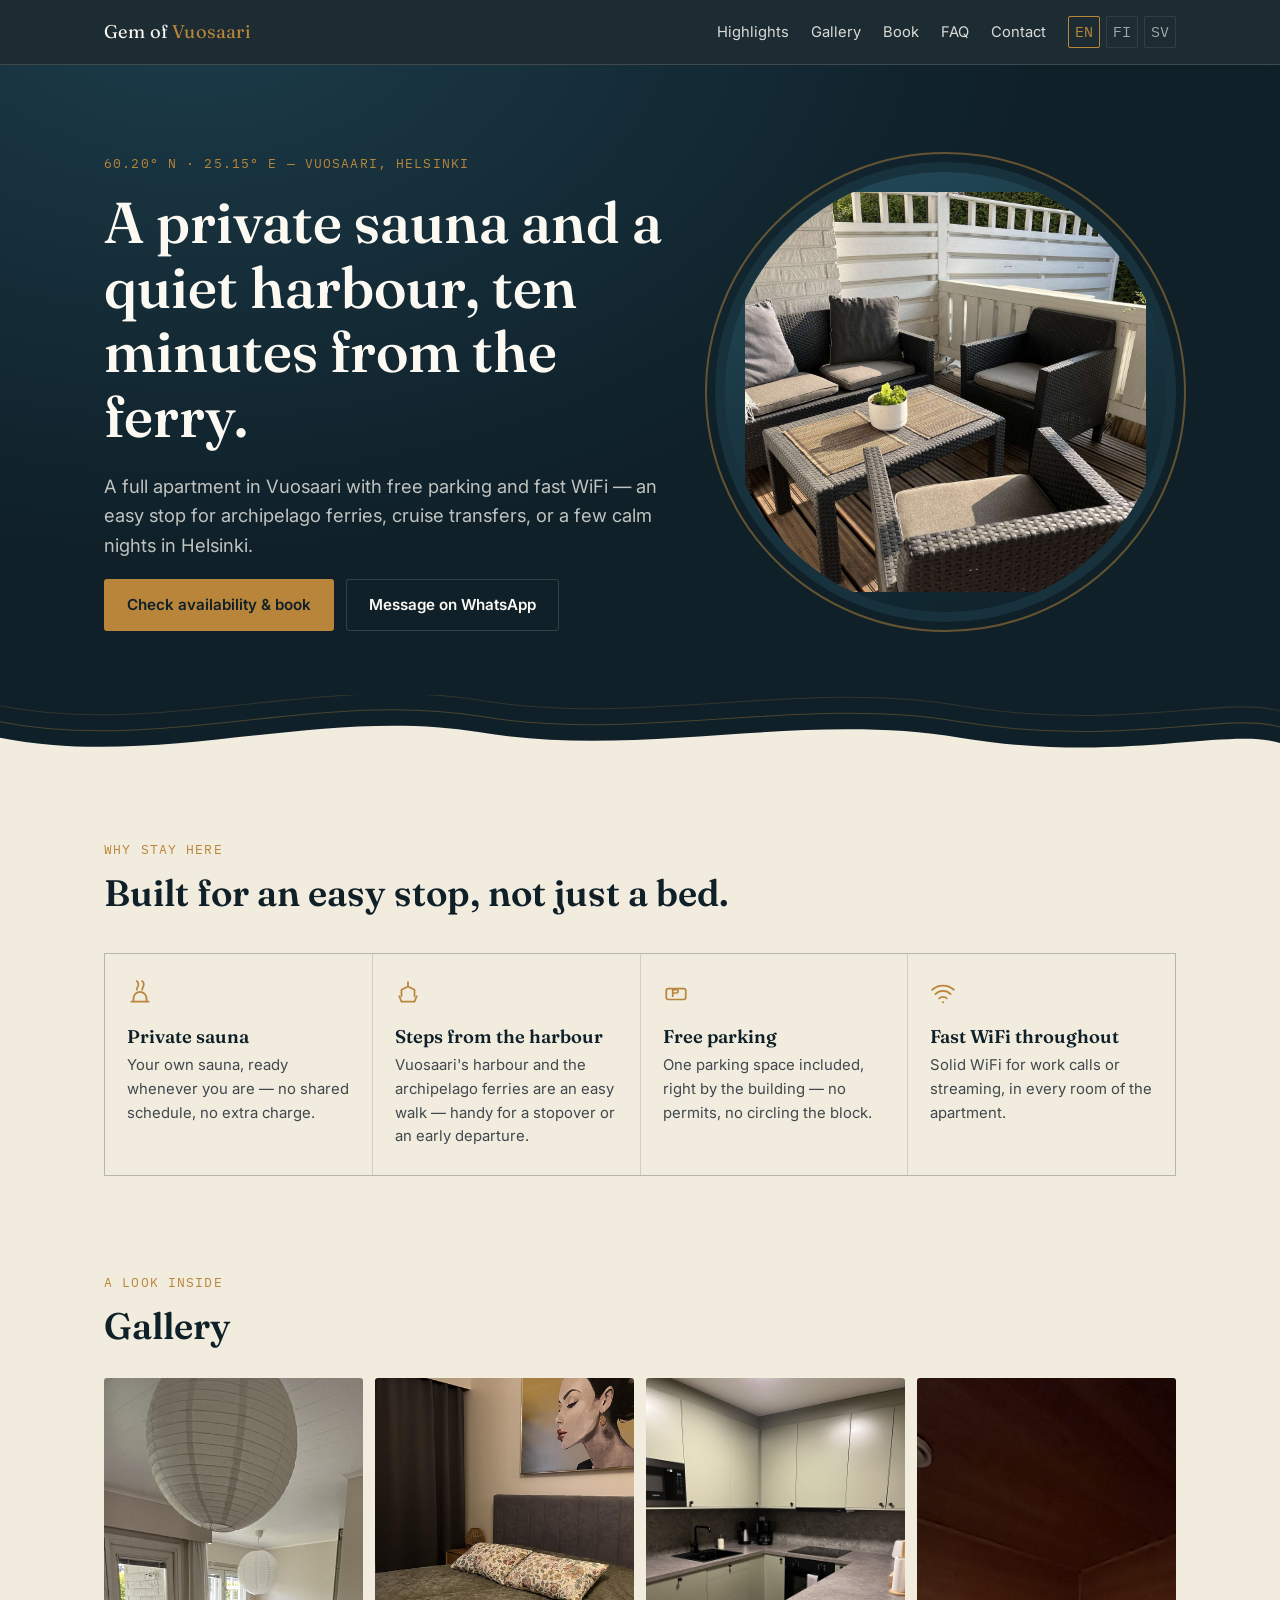
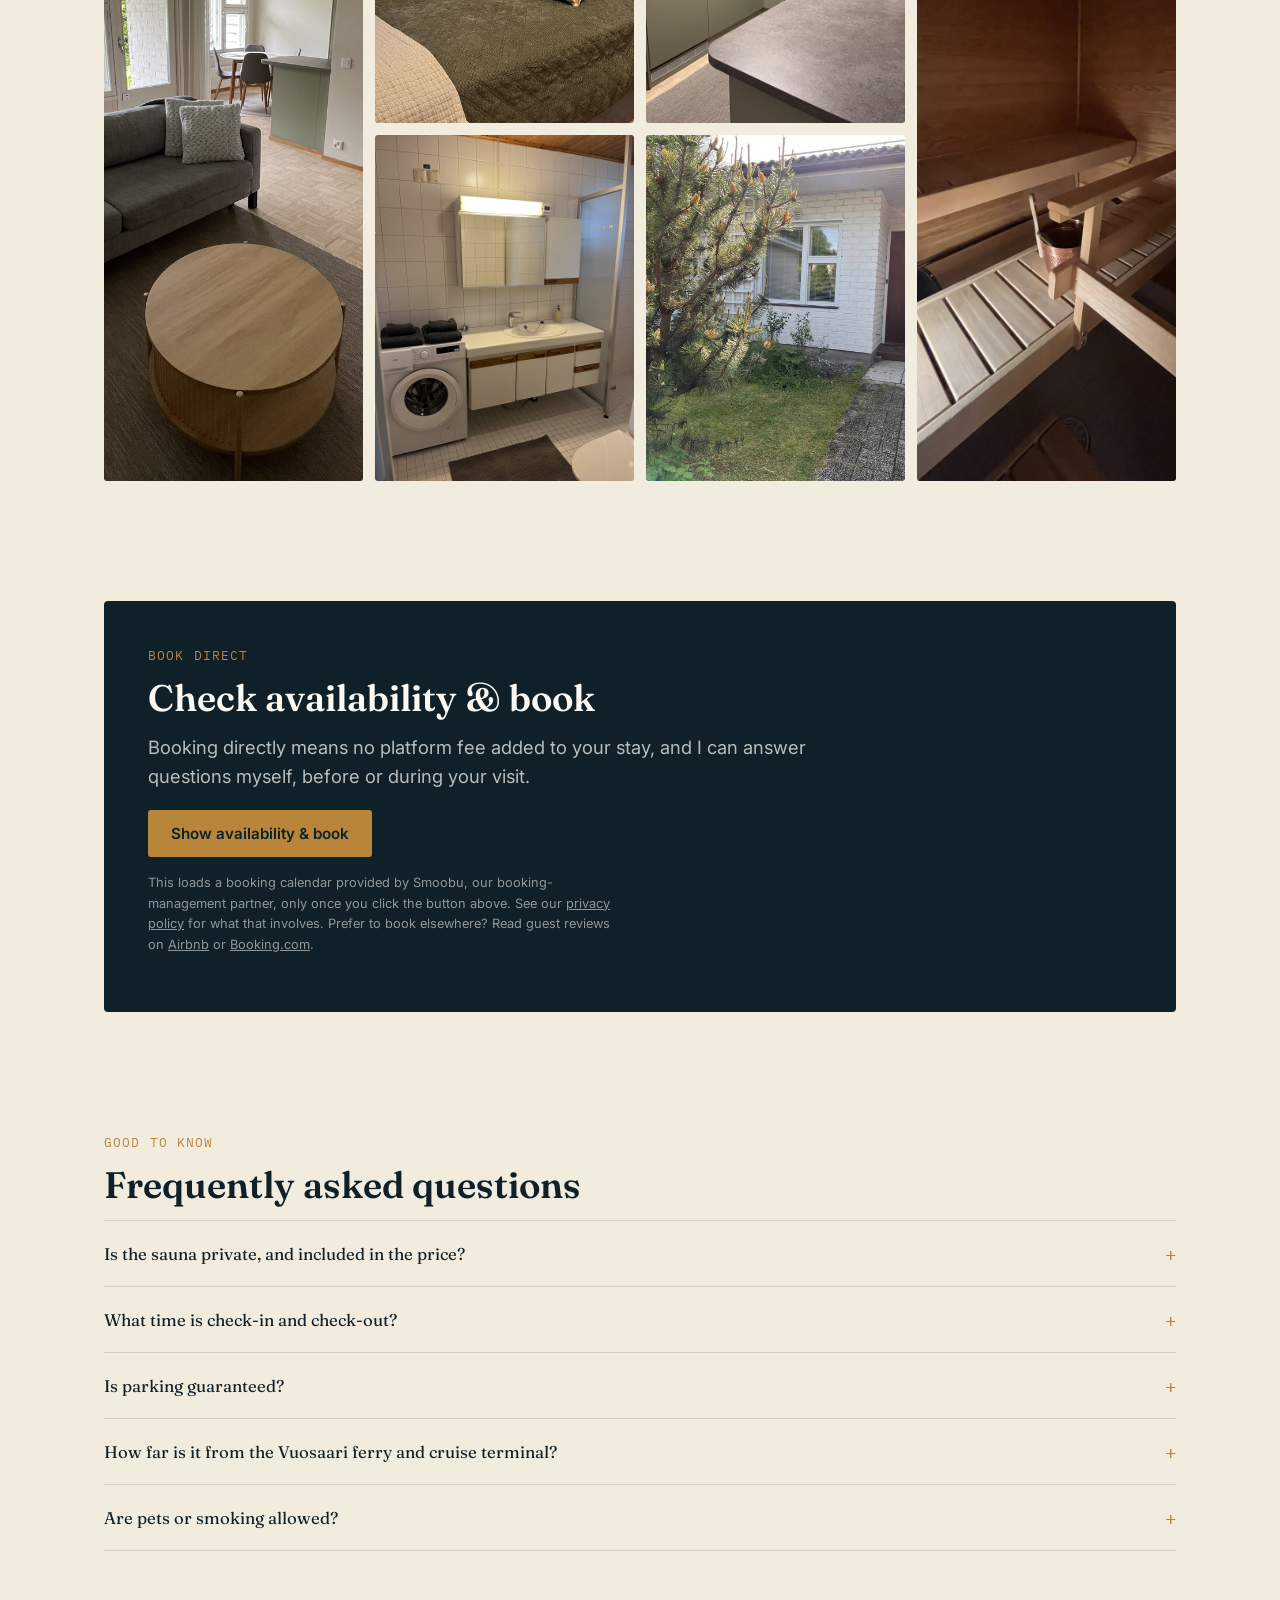
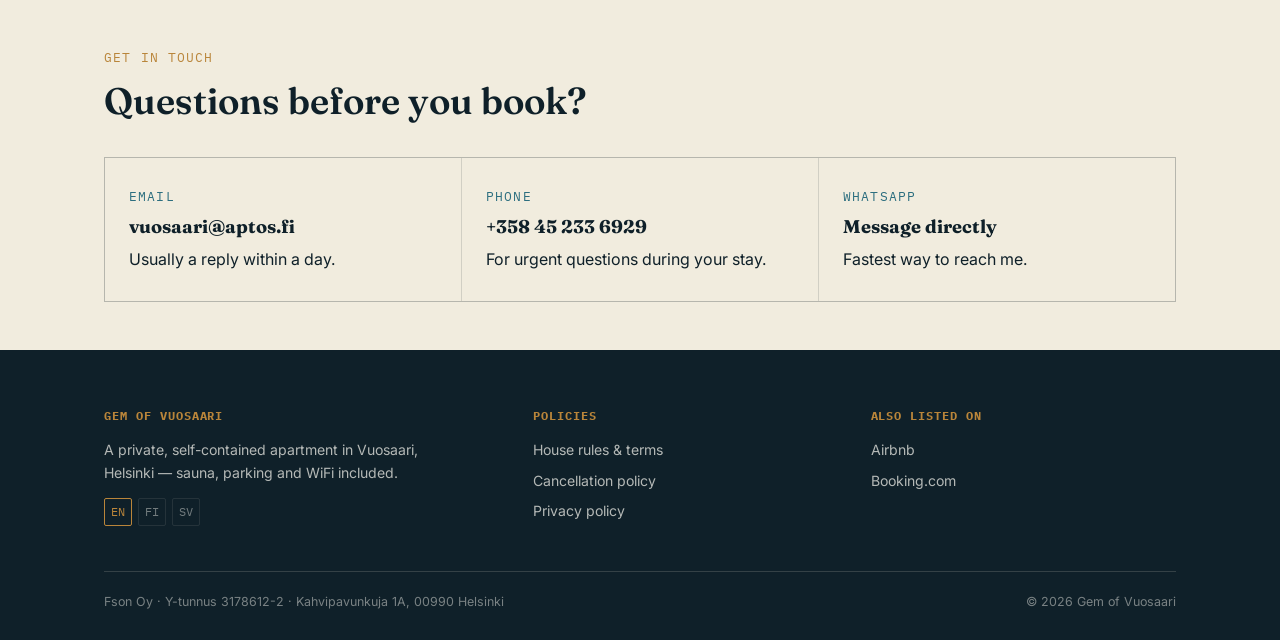
==== en/index.html @ bf43a3d9 "Add files via upload" ====
<!DOCTYPE html>
<html lang="en">
<head>
<meta charset="UTF-8">
<meta name="viewport" content="width=device-width, initial-scale=1.0">
<title>Gem of Vuosaari — Private Sauna, Free Parking &amp; WiFi | Helsinki</title>
<meta name="description" content="A full apartment in Vuosaari, Helsinki with a private sauna, free parking and fast WiFi — a short walk from the harbour and archipelago ferries. Book direct, no platform fees.">
<link rel="canonical" href="https://gemofvuosaari.aptos.fi/en/">
<link rel="alternate" hreflang="en" href="https://gemofvuosaari.aptos.fi/en/">
<link rel="alternate" hreflang="fi" href="https://gemofvuosaari.aptos.fi/fi/">
<link rel="alternate" hreflang="sv" href="https://gemofvuosaari.aptos.fi/sv/">
<link rel="alternate" hreflang="x-default" href="https://gemofvuosaari.aptos.fi/en/">
<meta property="og:title" content="Gem of Vuosaari — Private Sauna, Free Parking &amp; WiFi">
<meta property="og:description" content="A full apartment in Vuosaari, Helsinki, a short walk from the harbour and archipelago ferries. Book direct.">
<meta property="og:type" content="website">
<meta property="og:locale" content="en_GB">
<link rel="preconnect" href="https://fonts.googleapis.com">
<link rel="preconnect" href="https://fonts.gstatic.com" crossorigin>
<link href="https://fonts.googleapis.com/css2?family=Fraunces:ital,opsz,wght@0,9..144,500;0,9..144,600;1,9..144,500&family=Inter:wght@400;500;600&family=IBM+Plex+Mono:wght@400;500&display=swap" rel="stylesheet">
<link rel="stylesheet" href="../assets/css/style.css">
<script type="application/ld+json">
{
  "@context": "https://schema.org",
  "@type": "LodgingBusiness",
  "name": "Gem of Vuosaari",
  "description": "Apartment with private sauna, free parking and WiFi in Vuosaari, Helsinki.",
  "url": "https://gemofvuosaari.aptos.fi/en/",
  "telephone": "+358-45-233-6929",
  "priceRange": "€€",
  "address": {
    "@type": "PostalAddress",
    "streetAddress": "Kahvipavunkuja 1A",
    "addressLocality": "Vuosaari, Helsinki",
    "postalCode": "00990",
    "addressCountry": "FI"
  },
  "geo": { "@type": "GeoCoordinates", "latitude": 60.2077, "longitude": 25.1479 },
  "amenityFeature": [
    { "@type": "LocationFeatureSpecification", "name": "Private sauna", "value": true },
    { "@type": "LocationFeatureSpecification", "name": "Free parking", "value": true },
    { "@type": "LocationFeatureSpecification", "name": "WiFi", "value": true }
  ]
}
</script>
</head>
<body>

<header class="site-header">
  <div class="wrap">
    <a class="brand" href="#top">Gem of <em>Vuosaari</em></a>
    <nav aria-label="Primary">
      <ul class="nav-links">
        <li><a href="#highlights">Highlights</a></li>
        <li><a href="#gallery">Gallery</a></li>
        <li><a href="#book">Book</a></li>
        <li><a href="#faq">FAQ</a></li>
        <li><a href="#contact">Contact</a></li>
        <li class="lang-switch">
          <a href="../en/" aria-current="true">EN</a>
          <a href="../fi/">FI</a>
          <a href="../sv/">SV</a>
        </li>
      </ul>
    </nav>
    <button class="nav-toggle" aria-expanded="false" aria-label="Toggle menu">Menu</button>
  </div>
</header>

<main id="top">

  <!-- ============ HERO ============ -->
  <section class="hero">
    <div class="wrap">
      <div class="hero-grid">
        <div>
          <p class="eyebrow hero-coords">60.20° N · 25.15° E — Vuosaari, Helsinki</p>
          <h1>A private sauna and a quiet harbour, ten minutes from the ferry.</h1>
          <p class="lede">A full apartment in Vuosaari with free parking and fast WiFi — an easy stop for archipelago ferries, cruise transfers, or a few calm nights in Helsinki.</p>
          <div class="btn-row">
            <a href="#book" class="btn btn-primary">Check availability &amp; book</a>
            <a href="https://wa.me/358452336929" class="btn btn-ghost" target="_blank" rel="noopener">Message on WhatsApp</a>
          </div>
        </div>
        <div class="porthole">
          <img class="porthole-photo" src="../assets/img/hero-balcony.jpg" alt="Private balcony seating area at Gem of Vuosaari">
        </div>
      </div>
    </div>
    <svg class="contour-divider" viewBox="0 0 1200 90" preserveAspectRatio="none" aria-hidden="true">
      <path d="M0,40 C150,70 300,10 450,35 C600,60 750,15 900,40 C1050,65 1150,30 1200,45 L1200,90 L0,90 Z" fill="#F1ECDE"/>
      <path d="M0,25 C150,55 300,-5 450,20 C600,45 750,0 900,25 C1050,50 1150,15 1200,30" fill="none" stroke="#B9853A" stroke-width="1" opacity="0.35"/>
      <path d="M0,10 C150,40 300,-20 450,5 C600,30 750,-15 900,10 C1050,35 1150,0 1200,15" fill="none" stroke="#B9853A" stroke-width="1" opacity="0.2"/>
    </svg>
  </section>

  <!-- ============ HIGHLIGHTS ============ -->
  <section class="section section-tight" id="highlights">
    <div class="wrap">
      <p class="eyebrow">Why stay here</p>
      <h2>Built for an easy stop, not just a bed.</h2>
      <div class="highlights-grid">
        <div class="highlight-card">
          <div class="icon"><svg width="26" height="26" viewBox="0 0 24 24" fill="none" stroke="currentColor" stroke-width="1.6"><path d="M4 20h16M6 20v-3a6 6 0 0 1 12 0v3M9 9c0-2 1.5-3 1.5-5S9 1 9 1M14 9c0-2 1.5-3 1.5-5S14 1 14 1" stroke-linecap="round"/></svg></div>
          <h3>Private sauna</h3>
          <p>Your own sauna, ready whenever you are — no shared schedule, no extra charge.</p>
        </div>
        <div class="highlight-card">
          <div class="icon"><svg width="26" height="26" viewBox="0 0 24 24" fill="none" stroke="currentColor" stroke-width="1.6"><path d="M4 15l2 5h12l2-5M6 15V9l6-3 6 3v6M12 2v4" stroke-linecap="round" stroke-linejoin="round"/></svg></div>
          <h3>Steps from the harbour</h3>
          <p>Vuosaari's harbour and the archipelago ferries are an easy walk — handy for a stopover or an early departure.</p>
        </div>
        <div class="highlight-card">
          <div class="icon"><svg width="26" height="26" viewBox="0 0 24 24" fill="none" stroke="currentColor" stroke-width="1.6"><rect x="3" y="8" width="18" height="10" rx="2"/><path d="M9 12h3.5a1.5 1.5 0 0 0 0-3H9v6" stroke-linecap="round"/></svg></div>
          <h3>Free parking</h3>
          <p>One parking space included, right by the building — no permits, no circling the block.</p>
        </div>
        <div class="highlight-card">
          <div class="icon"><svg width="26" height="26" viewBox="0 0 24 24" fill="none" stroke="currentColor" stroke-width="1.6"><path d="M2 9a15 15 0 0 1 20 0M5 13a10 10 0 0 1 14 0M8.5 17a5 5 0 0 1 7 0" stroke-linecap="round"/><circle cx="12" cy="20.5" r="1" fill="currentColor" stroke="none"/></svg></div>
          <h3>Fast WiFi throughout</h3>
          <p>Solid WiFi for work calls or streaming, in every room of the apartment.</p>
        </div>
      </div>
    </div>
  </section>

  <!-- ============ GALLERY ============ -->
  <section class="section section-tight" id="gallery">
    <div class="wrap">
      <p class="eyebrow">A look inside</p>
      <h2>Gallery</h2>
      <div class="gallery-grid">
        <img class="gallery-photo g-tall" src="../assets/img/gallery-living-room.jpg" alt="Living room with sofa and dining area">
        <img class="gallery-photo" src="../assets/img/gallery-bedroom.jpg" alt="Bedroom with double bed">
        <img class="gallery-photo" src="../assets/img/gallery-kitchen.jpg" alt="Fully equipped kitchen">
        <img class="gallery-photo g-tall" src="../assets/img/gallery-sauna.jpg" alt="Private sauna">
        <img class="gallery-photo" src="../assets/img/gallery-bathroom.jpg" alt="Bathroom with shower and washing machine">
        <img class="gallery-photo" src="../assets/img/gallery-exterior.jpg" alt="Building entrance with garden view">
      </div>
    </div>
  </section>

  <!-- ============ BOOKING ============ -->
  <section class="section" id="book">
    <div class="wrap">
      <div class="booking-panel">
        <p class="eyebrow">Book direct</p>
        <h2>Check availability &amp; book</h2>
        <p class="lede">Booking directly means no platform fee added to your stay, and I can answer questions myself, before or during your visit.</p>
        <button id="load-booking-widget" class="btn btn-primary">Show availability &amp; book</button>
        <div id="booking-widget-mount" hidden></div>
        <p class="booking-note">This loads a booking calendar provided by Smoobu, our booking-management partner, only once you click the button above. See our <a href="privacy.html" style="color:inherit;text-decoration:underline;">privacy policy</a> for what that involves. Prefer to book elsewhere? Read guest reviews on <a href="https://www.airbnb.co.uk/h/gemofvuosaari" style="color:inherit;text-decoration:underline;" target="_blank" rel="noopener">Airbnb</a> or <a href="https://www.booking.com/hotel/fi/gem-of-vuosaari-private-sauna-free-parking-and-wifi.en-gb.html" style="color:inherit;text-decoration:underline;" target="_blank" rel="noopener">Booking.com</a>.</p>
      </div>
    </div>
  </section>

  <!-- ============ FAQ ============ -->
  <section class="section section-tight" id="faq">
    <div class="wrap">
      <p class="eyebrow">Good to know</p>
      <h2>Frequently asked questions</h2>

      <div class="faq-item" data-open="false">
        <button class="faq-q" aria-expanded="false">Is the sauna private, and included in the price?<span class="plus">+</span></button>
        <div class="faq-a"><p>Yes — the sauna belongs to the apartment. It's yours for the whole stay, at no extra charge.</p></div>
      </div>
      <div class="faq-item" data-open="false">
        <button class="faq-q" aria-expanded="false">What time is check-in and check-out?<span class="plus">+</span></button>
        <div class="faq-a"><p>Check-in is from 15:00, check-out by 11:00. Self check-in is available — full instructions are sent before arrival.</p></div>
      </div>
      <div class="faq-item" data-open="false">
        <button class="faq-q" aria-expanded="false">Is parking guaranteed?<span class="plus">+</span></button>
        <div class="faq-a"><p>Yes, one space is reserved for guests for the length of your stay.</p></div>
      </div>
      <div class="faq-item" data-open="false">
        <button class="faq-q" aria-expanded="false">How far is it from the Vuosaari ferry and cruise terminal?<span class="plus">+</span></button>
        <div class="faq-a"><p>About a <span class="placeholder">10–15 minute</span> walk to the harbour — a good option if you're passing through on an archipelago ferry or cruise stopover.</p></div>
      </div>
      <div class="faq-item" data-open="false">
        <button class="faq-q" aria-expanded="false">Are pets or smoking allowed?<span class="plus">+</span></button>
        <div class="faq-a"><p>Pets are not allowed. Smoking is permitted only on the patio at the apartment entrance. Full house rules are listed on our <a href="policies.html">policies page</a>.</p></div>
      </div>
    </div>
  </section>

  <!-- ============ CONTACT ============ -->
  <section class="section section-tight" id="contact">
    <div class="wrap">
      <p class="eyebrow">Get in touch</p>
      <h2>Questions before you book?</h2>
      <div class="contact-grid">
        <a class="contact-card" href="mailto:vuosaari@aptos.fi">
          <span class="eyebrow">Email</span>
          <strong>vuosaari@aptos.fi</strong>
          <span>Usually a reply within a day.</span>
        </a>
        <a class="contact-card" href="tel:+358452336929">
          <span class="eyebrow">Phone</span>
          <strong>+358 45 233 6929</strong>
          <span>For urgent questions during your stay.</span>
        </a>
        <a class="contact-card" href="https://wa.me/358452336929" target="_blank" rel="noopener">
          <span class="eyebrow">WhatsApp</span>
          <strong>Message directly</strong>
          <span>Fastest way to reach me.</span>
        </a>
      </div>
    </div>
  </section>

</main>

<footer class="site-footer">
  <div class="wrap">
    <div class="footer-grid">
      <div>
        <h4>Gem of Vuosaari</h4>
        <p style="max-width:36ch;">A private, self-contained apartment in Vuosaari, Helsinki — sauna, parking and WiFi included.</p>
        <p class="lang-switch" style="margin-top:14px;">
          <a href="../en/" aria-current="true">EN</a>
          <a href="../fi/">FI</a>
          <a href="../sv/">SV</a>
        </p>
      </div>
      <div>
        <h4>Policies</h4>
        <ul>
          <li><a href="policies.html">House rules &amp; terms</a></li>
          <li><a href="policies.html#cancellation">Cancellation policy</a></li>
          <li><a href="privacy.html">Privacy policy</a></li>
        </ul>
      </div>
      <div>
        <h4>Also listed on</h4>
        <ul>
          <li><a href="https://www.airbnb.co.uk/h/gemofvuosaari" target="_blank" rel="noopener">Airbnb</a></li>
          <li><a href="https://www.booking.com/hotel/fi/gem-of-vuosaari-private-sauna-free-parking-and-wifi.en-gb.html" target="_blank" rel="noopener">Booking.com</a></li>
        </ul>
      </div>
    </div>
    <div class="footer-bottom">
      <span>Fson Oy · Y-tunnus 3178612-2 · Kahvipavunkuja 1A, 00990 Helsinki</span>
      <span>© <span id="year"></span> Gem of Vuosaari</span>
    </div>
  </div>
</footer>

<script src="../assets/js/main.js"></script>
<script>document.getElementById('year').textContent = new Date().getFullYear();</script>
</body>
</html>
---- assets/css/style.css ----
/* ==========================================================================
   Gem of Vuosaari — shared stylesheet
   Design language: harbour chart. Deep navy "night water" + warm birch
   "paper", brass accent for warmth (sauna), contour-line signature motif
   referencing nautical depth charts of the Vuosaari archipelago.
   ========================================================================== */

:root {
  /* --- Color tokens --- */
  --ink: #0F2029;         /* deep harbour navy — hero / footer bg */
  --ink-2: #17313D;       /* lighter navy — panels on ink */
  --paper: #F1ECDE;       /* warm birch/linen — body background */
  --paper-2: #E7DFC8;     /* deeper linen — cards on paper */
  --sea: #2C6E7F;         /* muted teal — links, secondary accent */
  --brass: #B9853A;       /* warm brass — primary accent, CTAs */
  --brass-dark: #8F6529;  /* brass hover/active */
  --granite: #40484D;     /* body text on paper */
  --foam: #FBF9F2;        /* near-white — text on ink, card fill */
  --line: rgba(15, 32, 41, 0.14);
  --line-dark: rgba(241, 236, 222, 0.16);

  /* --- Type --- */
  --font-display: "Fraunces", "Iowan Old Style", Georgia, serif;
  --font-body: "Inter", -apple-system, BlinkMacSystemFont, "Segoe UI", sans-serif;
  --font-mono: "IBM Plex Mono", "SFMono-Regular", Menlo, monospace;

  --radius: 3px;
  --max-width: 1120px;
}

* { box-sizing: border-box; }
html { scroll-behavior: smooth; }

@media (prefers-reduced-motion: reduce) {
  html { scroll-behavior: auto; }
  *, *::before, *::after { animation-duration: 0.01ms !important; animation-iteration-count: 1 !important; transition-duration: 0.01ms !important; }
}

body {
  margin: 0;
  background: var(--paper);
  color: var(--granite);
  font-family: var(--font-body);
  font-size: 16px;
  line-height: 1.6;
  -webkit-font-smoothing: antialiased;
}

img { max-width: 100%; display: block; }
a { color: var(--sea); }
a:focus-visible, button:focus-visible, input:focus-visible {
  outline: 2px solid var(--brass);
  outline-offset: 3px;
}

.wrap {
  max-width: var(--max-width);
  margin: 0 auto;
  padding: 0 24px;
}

.eyebrow {
  font-family: var(--font-mono);
  font-size: 12.5px;
  letter-spacing: 0.09em;
  text-transform: uppercase;
  color: var(--brass);
}

h1, h2, h3 {
  font-family: var(--font-display);
  font-weight: 600;
  line-height: 1.12;
  margin: 0 0 0.4em;
  color: var(--ink);
}

h1 { font-size: clamp(2.3rem, 5vw, 3.6rem); font-weight: 560; }
h2 { font-size: clamp(1.7rem, 3.2vw, 2.3rem); }
h3 { font-size: 1.15rem; }

p { margin: 0 0 1em; }
.lede { font-size: 1.15rem; color: var(--granite); max-width: 56ch; }

/* --- Buttons --- */
.btn {
  display: inline-flex;
  align-items: center;
  gap: 8px;
  font-family: var(--font-body);
  font-weight: 600;
  font-size: 0.95rem;
  padding: 13px 22px;
  border-radius: var(--radius);
  border: 1px solid transparent;
  cursor: pointer;
  text-decoration: none;
  transition: background 0.15s ease, color 0.15s ease, border-color 0.15s ease, transform 0.1s ease;
}
.btn-primary { background: var(--brass); color: var(--ink); }
.btn-primary:hover { background: #cf9a4b; transform: translateY(-1px); }
.btn-ghost { background: transparent; border-color: var(--line-dark); color: var(--foam); }
.btn-ghost:hover { border-color: var(--brass); color: var(--brass); }
.btn-outline { background: transparent; border-color: var(--ink); color: var(--ink); }
.btn-outline:hover { background: var(--ink); color: var(--foam); }
.btn-row { display: flex; gap: 12px; flex-wrap: wrap; }

/* ==========================================================================
   Header
   ========================================================================== */
.site-header {
  position: sticky; top: 0; z-index: 40;
  background: rgba(15, 32, 41, 0.94);
  backdrop-filter: blur(6px);
  border-bottom: 1px solid var(--line-dark);
}
.site-header .wrap {
  display: flex; align-items: center; justify-content: space-between;
  height: 64px;
}
.brand {
  font-family: var(--font-display);
  color: var(--foam);
  font-size: 1.15rem;
  text-decoration: none;
  letter-spacing: 0.01em;
}
.brand em { color: var(--brass); font-style: normal; }
.nav-links {
  display: flex; align-items: center; gap: 22px;
  list-style: none; margin: 0; padding: 0;
}
.nav-links a {
  color: var(--foam); text-decoration: none; font-size: 0.92rem;
  opacity: 0.85; border-bottom: 1px solid transparent;
}
.nav-links a:hover { opacity: 1; border-color: var(--brass); }
.lang-switch { display: flex; gap: 6px; font-family: var(--font-mono); font-size: 0.78rem; }
.lang-switch a {
  color: var(--foam); opacity: 0.6; text-decoration: none;
  padding: 3px 6px; border: 1px solid var(--line-dark); border-radius: 2px;
}
.lang-switch a[aria-current="true"] { opacity: 1; border-color: var(--brass); color: var(--brass); }
.nav-toggle { display: none; }

@media (max-width: 760px) {
  .nav-links { display: none; }
  .nav-toggle {
    display: inline-block; background: none; border: 1px solid var(--line-dark);
    color: var(--foam); padding: 6px 10px; border-radius: 3px; font-family: var(--font-mono);
  }
}

/* ==========================================================================
   Hero
   ========================================================================== */
.hero {
  background: radial-gradient(120% 140% at 15% -10%, #1c3c4a 0%, var(--ink) 55%);
  color: var(--foam);
  padding: 88px 0 0;
  position: relative;
  overflow: hidden;
}
.hero-grid {
  display: grid; grid-template-columns: 1.1fr 0.9fr; gap: 48px; align-items: center;
  padding-bottom: 64px;
}
.hero h1 { color: var(--foam); }
.hero h1 em { color: var(--brass); font-style: italic; }
.hero .lede { color: rgba(251,249,242,0.75); }
.hero-coords { margin-bottom: 18px; }

.porthole {
  aspect-ratio: 1/1; border-radius: 50%;
  border: 10px solid var(--ink-2);
  outline: 2px solid rgba(185,133,58,0.5);
  outline-offset: 8px;
  background: linear-gradient(160deg, #234a59, #0d1f27);
  display: flex; align-items: center; justify-content: center;
  color: rgba(251,249,242,0.55);
  font-family: var(--font-mono); font-size: 0.8rem; text-align: center;
  padding: 20px;
  position: relative;
  overflow: hidden;
}
.porthole span { max-width: 60%; }
.porthole-photo { width: 100%; height: 100%; object-fit: cover; display: block; }

.contour-divider { display: block; width: 100%; height: auto; }

/* ==========================================================================
   Highlights
   ========================================================================== */
.section { padding: 72px 0; }
.section-tight { padding: 48px 0; }
.highlights-grid {
  display: grid; grid-template-columns: repeat(4, 1fr); gap: 1px;
  background: var(--line); border: 1px solid var(--line); margin-top: 40px;
}
.highlight-card {
  background: var(--paper); padding: 26px 22px;
}
.highlight-card .icon { color: var(--brass); margin-bottom: 14px; }
.highlight-card h3 { margin-bottom: 6px; }
.highlight-card p { margin: 0; font-size: 0.93rem; color: var(--granite); }

@media (max-width: 860px) {
  .highlights-grid { grid-template-columns: repeat(2, 1fr); }
  .hero-grid { grid-template-columns: 1fr; }
  .porthole { max-width: 320px; margin: 0 auto; }
}
@media (max-width: 520px) {
  .highlights-grid { grid-template-columns: 1fr; }
}

/* ==========================================================================
   Gallery (placeholders)
   ========================================================================== */
.gallery-grid {
  display: grid; grid-template-columns: repeat(4, 1fr); gap: 12px; margin-top: 32px;
}
.gallery-grid .g-tall { grid-row: span 2; }
.photo-slot {
  background: linear-gradient(135deg, var(--paper-2), #d9d0b4);
  border: 1px dashed rgba(15,32,41,0.28);
  border-radius: var(--radius);
  display: flex; align-items: flex-end;
  min-height: 140px; height: 100%;
  padding: 10px;
}
.photo-slot span {
  font-family: var(--font-mono); font-size: 0.72rem; color: var(--granite);
  background: rgba(241,236,222,0.85); padding: 3px 7px; border-radius: 2px;
}
.gallery-photo {
  width: 100%; height: 100%; min-height: 140px;
  object-fit: cover; border-radius: var(--radius); display: block;
}
@media (max-width: 760px) {
  .gallery-grid { grid-template-columns: repeat(2, 1fr); }
  .g-tall { grid-row: span 1; }
}

/* ==========================================================================
   Booking
   ========================================================================== */
.booking-panel {
  background: var(--ink); color: var(--foam);
  border-radius: 4px; padding: 44px; position: relative; overflow: hidden;
}
.booking-panel h2 { color: var(--foam); }
.booking-panel .lede { color: rgba(251,249,242,0.72); }
#booking-widget-mount {
  margin-top: 28px; background: var(--foam); border-radius: 3px; min-height: 60px;
  padding: 18px; color: var(--ink); font-family: var(--font-mono); font-size: 0.85rem;
}
.booking-note {
  margin-top: 16px; font-size: 0.8rem; color: rgba(251,249,242,0.55); max-width: 60ch;
}

/* ==========================================================================
   FAQ
   ========================================================================== */
.faq-item { border-top: 1px solid var(--line); }
.faq-item:last-child { border-bottom: 1px solid var(--line); }
.faq-q {
  width: 100%; text-align: left; background: none; border: none; cursor: pointer;
  padding: 20px 0; display: flex; justify-content: space-between; align-items: center;
  font-family: var(--font-display); font-size: 1.05rem; color: var(--ink); gap: 20px;
}
.faq-q .plus { font-family: var(--font-mono); color: var(--brass); font-size: 1.2rem; flex-shrink: 0; transition: transform 0.2s ease; }
.faq-item[data-open="true"] .plus { transform: rotate(45deg); }
.faq-a { max-height: 0; overflow: hidden; transition: max-height 0.25s ease; }
.faq-a p { padding-bottom: 20px; margin: 0; color: var(--granite); max-width: 68ch; }

/* ==========================================================================
   Contact
   ========================================================================== */
.contact-grid {
  display: grid; grid-template-columns: repeat(3, 1fr); gap: 1px;
  background: var(--line); border: 1px solid var(--line); margin-top: 36px;
}
.contact-card {
  background: var(--paper); padding: 28px 24px; text-decoration: none; color: var(--ink);
  display: flex; flex-direction: column; gap: 6px; transition: background 0.15s ease;
}
.contact-card:hover { background: var(--paper-2); }
.contact-card .eyebrow { color: var(--sea); }
.contact-card strong { font-family: var(--font-display); font-size: 1.15rem; }
@media (max-width: 760px) { .contact-grid { grid-template-columns: 1fr; } }

/* ==========================================================================
   Footer
   ========================================================================== */
.site-footer {
  background: var(--ink); color: rgba(251,249,242,0.7);
  padding: 56px 0 28px; font-size: 0.88rem;
}
.footer-grid {
  display: grid; grid-template-columns: 1.3fr 1fr 1fr; gap: 32px;
  padding-bottom: 32px; border-bottom: 1px solid var(--line-dark);
}
.site-footer h4 {
  font-family: var(--font-mono); text-transform: uppercase; letter-spacing: 0.08em;
  font-size: 0.75rem; color: var(--brass); margin: 0 0 14px;
}
.site-footer ul { list-style: none; margin: 0; padding: 0; }
.site-footer li { margin-bottom: 8px; }
.site-footer a { color: rgba(251,249,242,0.7); text-decoration: none; }
.site-footer a:hover { color: var(--brass); }
.footer-bottom {
  display: flex; justify-content: space-between; flex-wrap: wrap; gap: 12px;
  padding-top: 20px; font-size: 0.78rem; color: rgba(251,249,242,0.45);
}
@media (max-width: 760px) { .footer-grid { grid-template-columns: 1fr; } }

/* ==========================================================================
   Policy pages (privacy / house rules / terms)
   ========================================================================== */
.policy-page { background: var(--paper); }
.policy-hero {
  background: var(--ink); color: var(--foam); padding: 56px 0 40px;
}
.policy-hero h1 { color: var(--foam); font-size: clamp(1.9rem, 4vw, 2.6rem); }
.policy-body { padding: 48px 0 80px; max-width: 74ch; margin: 0 auto; }
.policy-body h2 { margin-top: 2em; font-size: 1.3rem; }
.policy-body h3 { margin-top: 1.4em; font-size: 1.05rem; }
.policy-body ul { padding-left: 1.2em; }
.placeholder {
  background: #fff3d6; border: 1px solid #e0c07d; color: #6b4d10;
  padding: 2px 6px; border-radius: 2px; font-family: var(--font-mono); font-size: 0.85em;
}
.back-link { display: inline-block; margin-bottom: 20px; font-size: 0.9rem; }
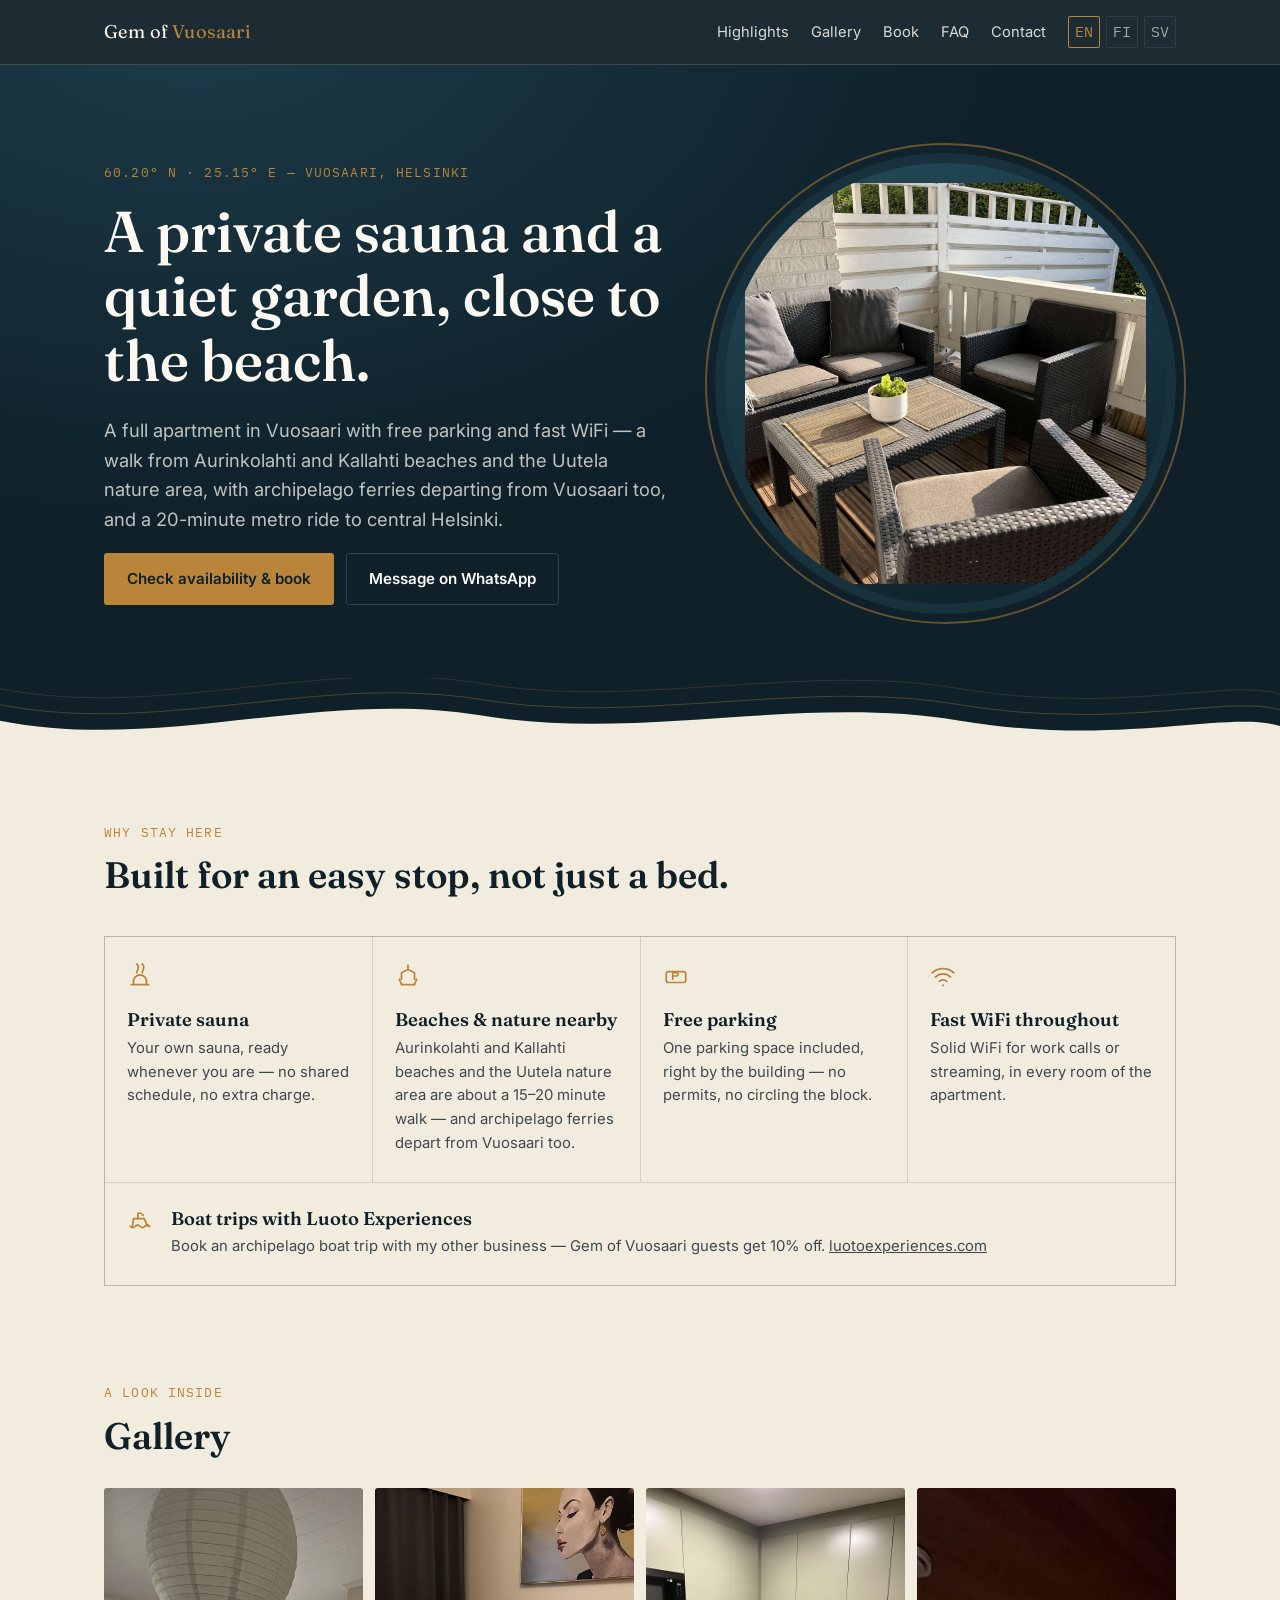
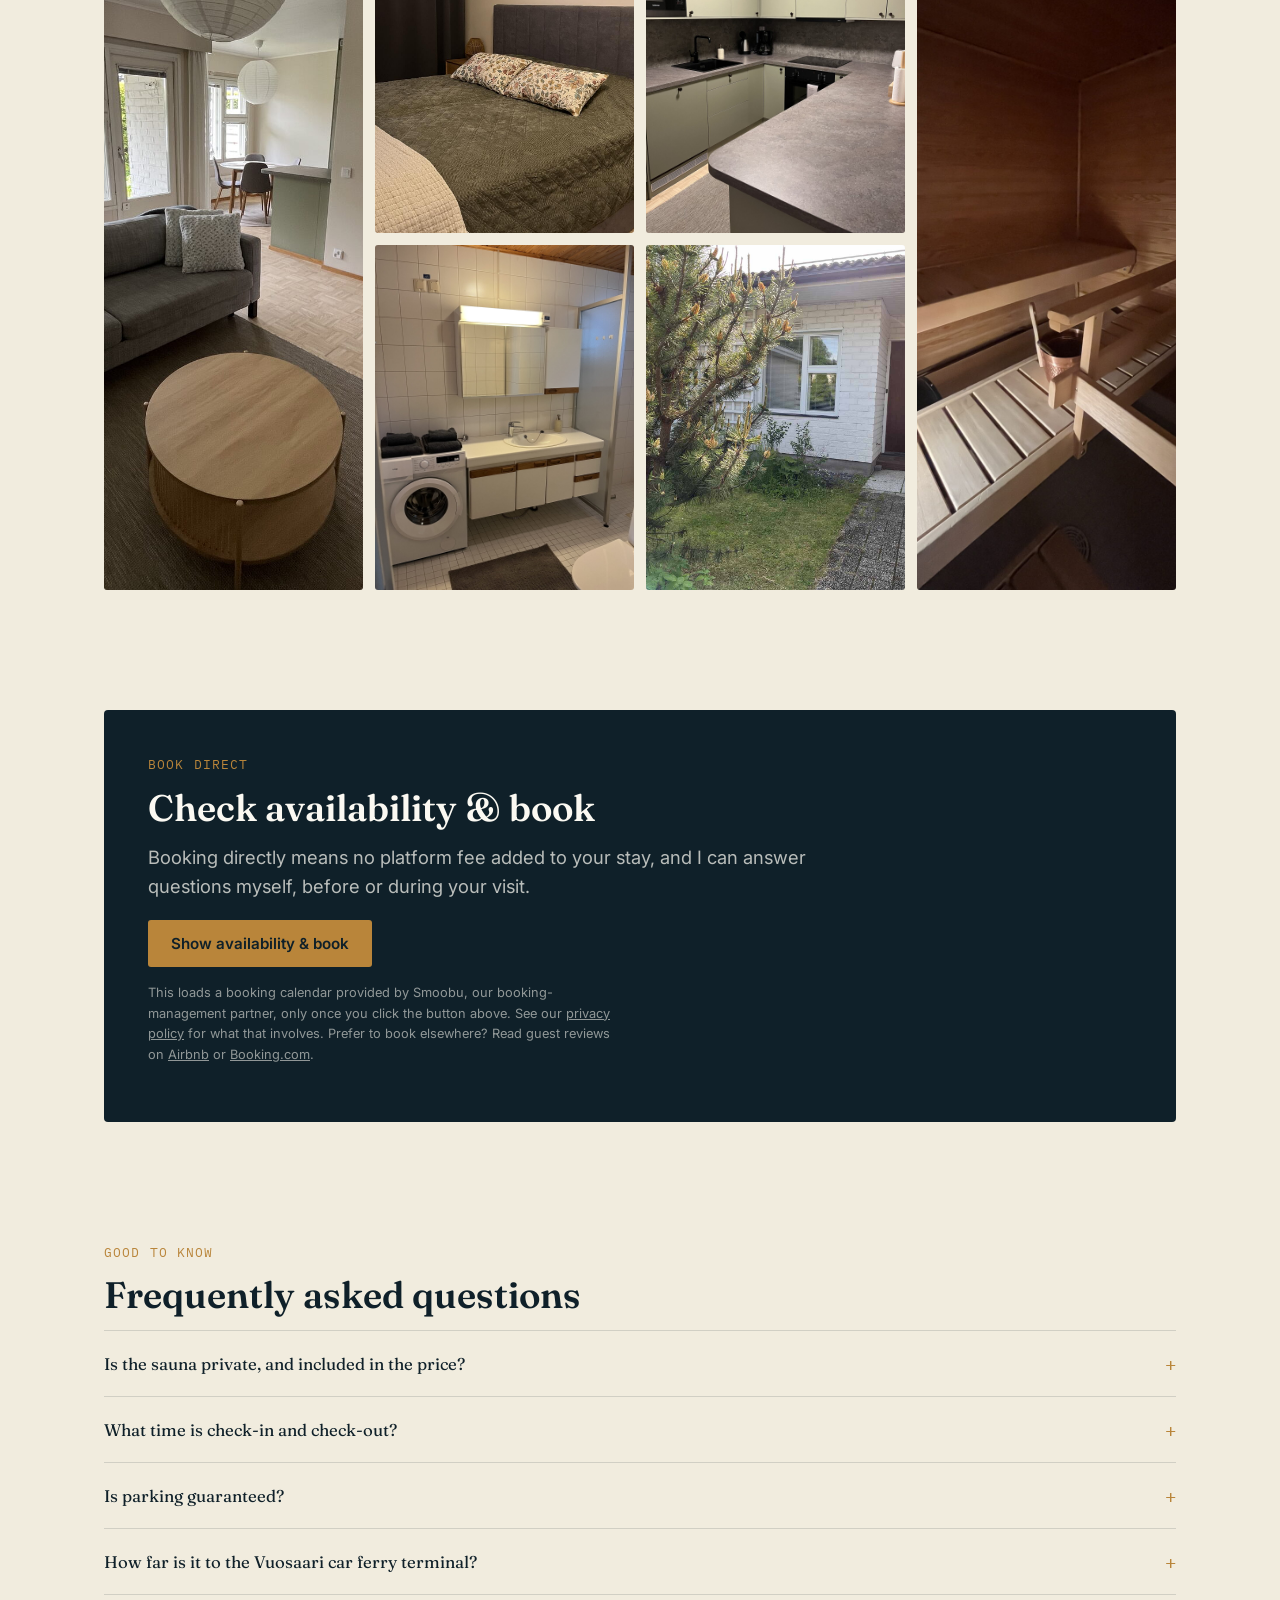
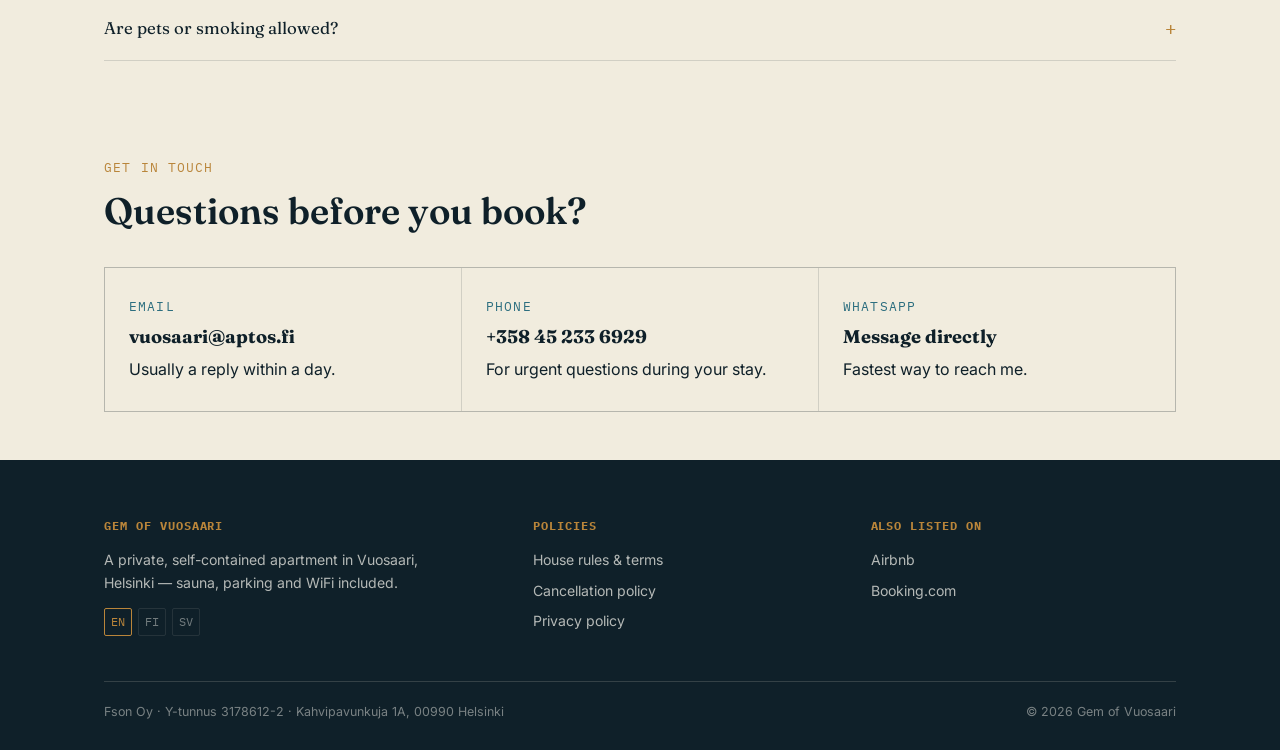
==== commit 68778875: "changes to texts" ====
--- a/en/index.html
+++ b/en/index.html
@@ -4,14 +4,14 @@
 <meta charset="UTF-8">
 <meta name="viewport" content="width=device-width, initial-scale=1.0">
 <title>Gem of Vuosaari — Private Sauna, Free Parking &amp; WiFi | Helsinki</title>
-<meta name="description" content="A full apartment in Vuosaari, Helsinki with a private sauna, free parking and fast WiFi — a short walk from the harbour and archipelago ferries. Book direct, no platform fees.">
+<meta name="description" content="A full apartment in Vuosaari, Helsinki with a private sauna, free parking and fast WiFi — close to Aurinkolahti beach, the Uutela nature area and archipelago ferries. Book direct, no platform fees.">
 <link rel="canonical" href="https://gemofvuosaari.aptos.fi/en/">
 <link rel="alternate" hreflang="en" href="https://gemofvuosaari.aptos.fi/en/">
 <link rel="alternate" hreflang="fi" href="https://gemofvuosaari.aptos.fi/fi/">
 <link rel="alternate" hreflang="sv" href="https://gemofvuosaari.aptos.fi/sv/">
 <link rel="alternate" hreflang="x-default" href="https://gemofvuosaari.aptos.fi/en/">
 <meta property="og:title" content="Gem of Vuosaari — Private Sauna, Free Parking &amp; WiFi">
-<meta property="og:description" content="A full apartment in Vuosaari, Helsinki, a short walk from the harbour and archipelago ferries. Book direct.">
+<meta property="og:description" content="A full apartment in Vuosaari, Helsinki, close to Aurinkolahti beach and archipelago ferries. Book direct.">
 <meta property="og:type" content="website">
 <meta property="og:locale" content="en_GB">
 <link rel="preconnect" href="https://fonts.googleapis.com">
@@ -74,8 +74,8 @@
       <div class="hero-grid">
         <div>
           <p class="eyebrow hero-coords">60.20° N · 25.15° E — Vuosaari, Helsinki</p>
-          <h1>A private sauna and a quiet harbour, ten minutes from the ferry.</h1>
-          <p class="lede">A full apartment in Vuosaari with free parking and fast WiFi — an easy stop for archipelago ferries, cruise transfers, or a few calm nights in Helsinki.</p>
+          <h1>A private sauna and a quiet garden, close to the beach.</h1>
+          <p class="lede">A full apartment in Vuosaari with free parking and fast WiFi — a walk from Aurinkolahti and Kallahti beaches and the Uutela nature area, with archipelago ferries departing from Vuosaari too, and a 20-minute metro ride to central Helsinki.</p>
           <div class="btn-row">
             <a href="#book" class="btn btn-primary">Check availability &amp; book</a>
             <a href="https://wa.me/358452336929" class="btn btn-ghost" target="_blank" rel="noopener">Message on WhatsApp</a>
@@ -106,8 +106,8 @@
         </div>
         <div class="highlight-card">
           <div class="icon"><svg width="26" height="26" viewBox="0 0 24 24" fill="none" stroke="currentColor" stroke-width="1.6"><path d="M4 15l2 5h12l2-5M6 15V9l6-3 6 3v6M12 2v4" stroke-linecap="round" stroke-linejoin="round"/></svg></div>
-          <h3>Steps from the harbour</h3>
-          <p>Vuosaari's harbour and the archipelago ferries are an easy walk — handy for a stopover or an early departure.</p>
+          <h3>Beaches &amp; nature nearby</h3>
+          <p>Aurinkolahti and Kallahti beaches and the Uutela nature area are about a 15–20 minute walk — and archipelago ferries depart from Vuosaari too.</p>
         </div>
         <div class="highlight-card">
           <div class="icon"><svg width="26" height="26" viewBox="0 0 24 24" fill="none" stroke="currentColor" stroke-width="1.6"><rect x="3" y="8" width="18" height="10" rx="2"/><path d="M9 12h3.5a1.5 1.5 0 0 0 0-3H9v6" stroke-linecap="round"/></svg></div>
@@ -118,6 +118,13 @@
           <div class="icon"><svg width="26" height="26" viewBox="0 0 24 24" fill="none" stroke="currentColor" stroke-width="1.6"><path d="M2 9a15 15 0 0 1 20 0M5 13a10 10 0 0 1 14 0M8.5 17a5 5 0 0 1 7 0" stroke-linecap="round"/><circle cx="12" cy="20.5" r="1" fill="currentColor" stroke="none"/></svg></div>
           <h3>Fast WiFi throughout</h3>
           <p>Solid WiFi for work calls or streaming, in every room of the apartment.</p>
+        </div>
+        <div class="highlight-card highlight-card--promo">
+          <div class="icon"><svg width="26" height="26" viewBox="0 0 24 24" fill="none" stroke="currentColor" stroke-width="1.6"><path d="M3 15c1.5 1.5 3 1.5 4.5 0s3-1.5 4.5 0 3 1.5 4.5 0 3-1.5 4.5 0" stroke-linecap="round" stroke-linejoin="round"/><path d="M5 15l1-7h10l3 7" stroke-linecap="round" stroke-linejoin="round"/><path d="M10 8V3h3l2 2" stroke-linecap="round" stroke-linejoin="round"/></svg></div>
+          <div>
+            <h3>Boat trips with Luoto Experiences</h3>
+            <p>Book an archipelago boat trip with my other business — Gem of Vuosaari guests get 10% off. <a href="https://luotoexperiences.com" target="_blank" rel="noopener" style="color:inherit;text-decoration:underline;">luotoexperiences.com</a></p>
+          </div>
         </div>
       </div>
     </div>
@@ -172,8 +179,8 @@
         <div class="faq-a"><p>Yes, one space is reserved for guests for the length of your stay.</p></div>
       </div>
       <div class="faq-item" data-open="false">
-        <button class="faq-q" aria-expanded="false">How far is it from the Vuosaari ferry and cruise terminal?<span class="plus">+</span></button>
-        <div class="faq-a"><p>About a <span class="placeholder">10–15 minute</span> walk to the harbour — a good option if you're passing through on an archipelago ferry or cruise stopover.</p></div>
+        <button class="faq-q" aria-expanded="false">How far is it to the Vuosaari car ferry terminal?<span class="plus">+</span></button>
+        <div class="faq-a"><p>About five minutes by car — it's not within walking distance. The terminal serves car ferries (RoRo) to Tallinn, Germany and Poland, not cruise ships or archipelago ferries. Archipelago ferries depart from elsewhere in Vuosaari.</p></div>
       </div>
       <div class="faq-item" data-open="false">
         <button class="faq-q" aria-expanded="false">Are pets or smoking allowed?<span class="plus">+</span></button>
--- a/assets/css/style.css
+++ b/assets/css/style.css
@@ -200,6 +200,14 @@
 .highlight-card {
   background: var(--paper); padding: 26px 22px;
 }
+.highlight-card--promo {
+  grid-column: 1 / -1;
+  display: flex; align-items: center; gap: 18px;
+}
+.highlight-card--promo .icon { margin-bottom: 0; flex-shrink: 0; }
+@media (max-width: 620px) {
+  .highlight-card--promo { flex-direction: column; align-items: flex-start; gap: 10px; }
+}
 .highlight-card .icon { color: var(--brass); margin-bottom: 14px; }
 .highlight-card h3 { margin-bottom: 6px; }
 .highlight-card p { margin: 0; font-size: 0.93rem; color: var(--granite); }
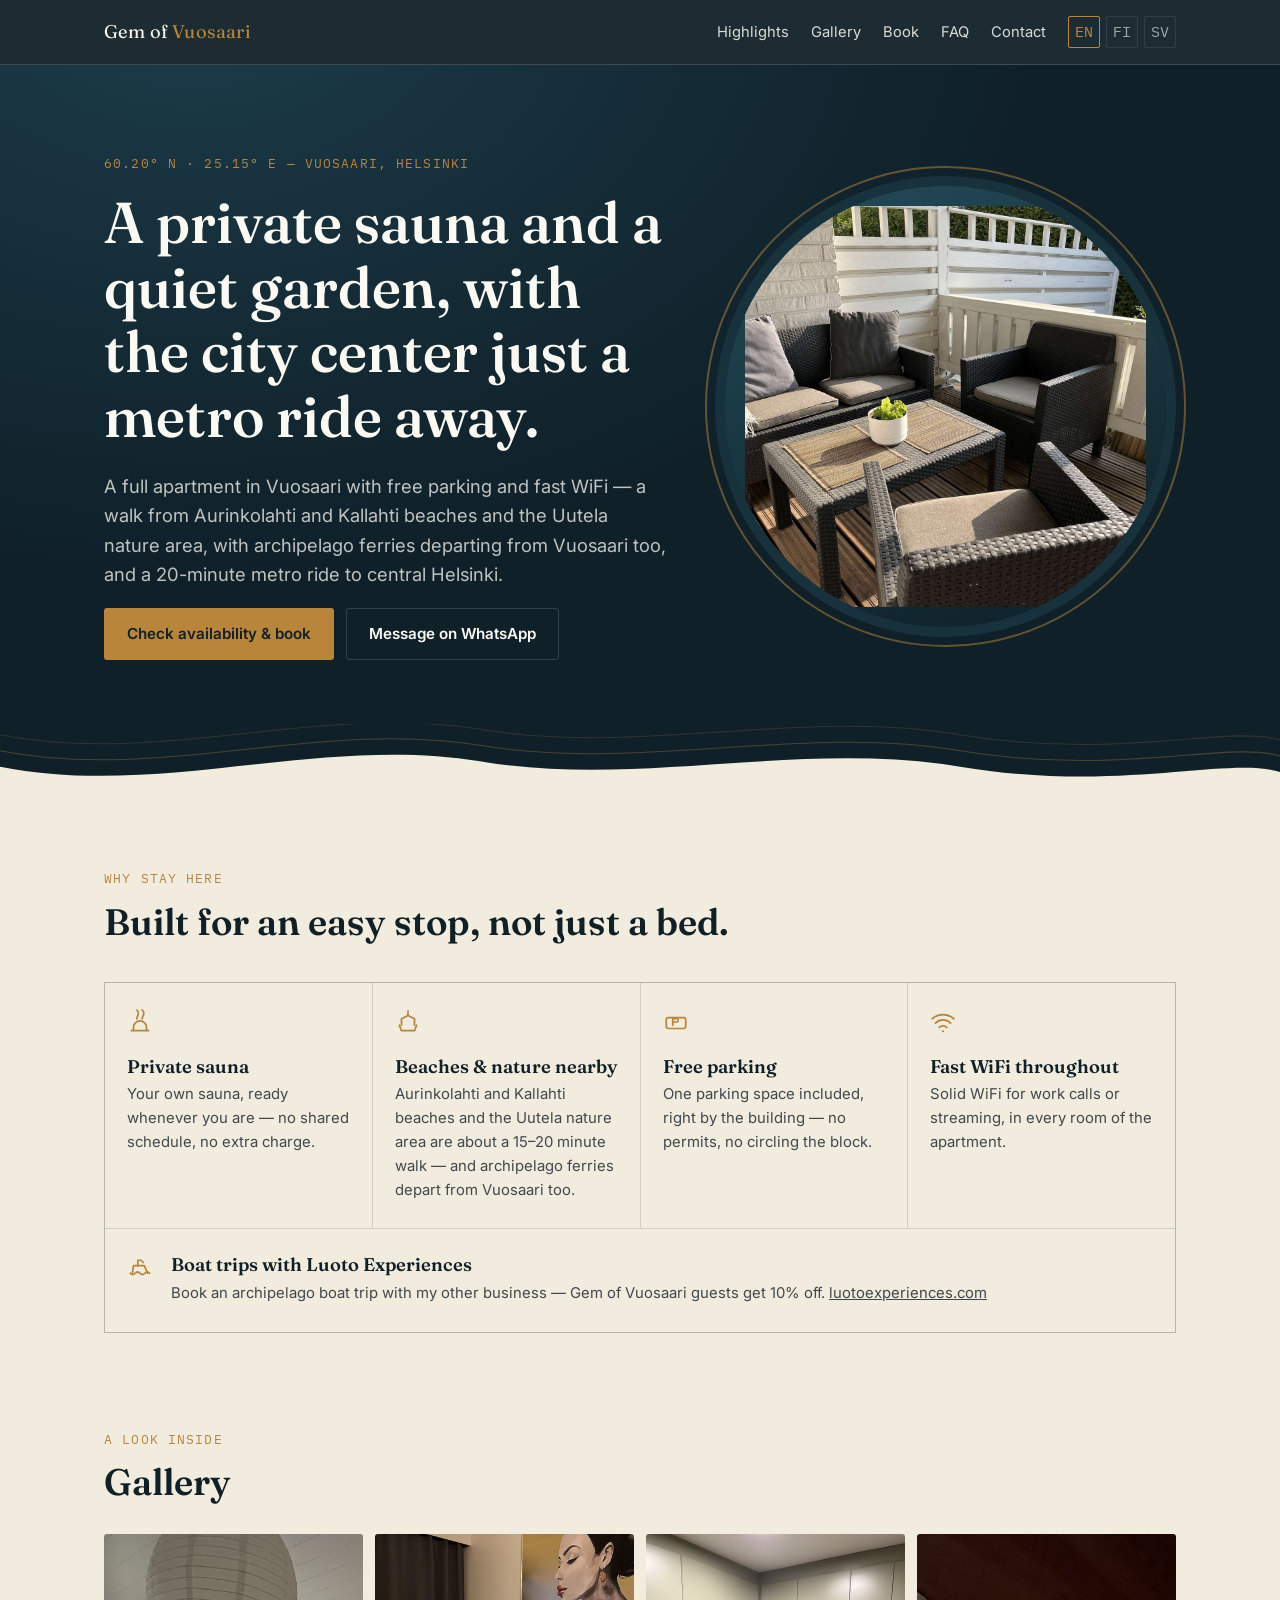
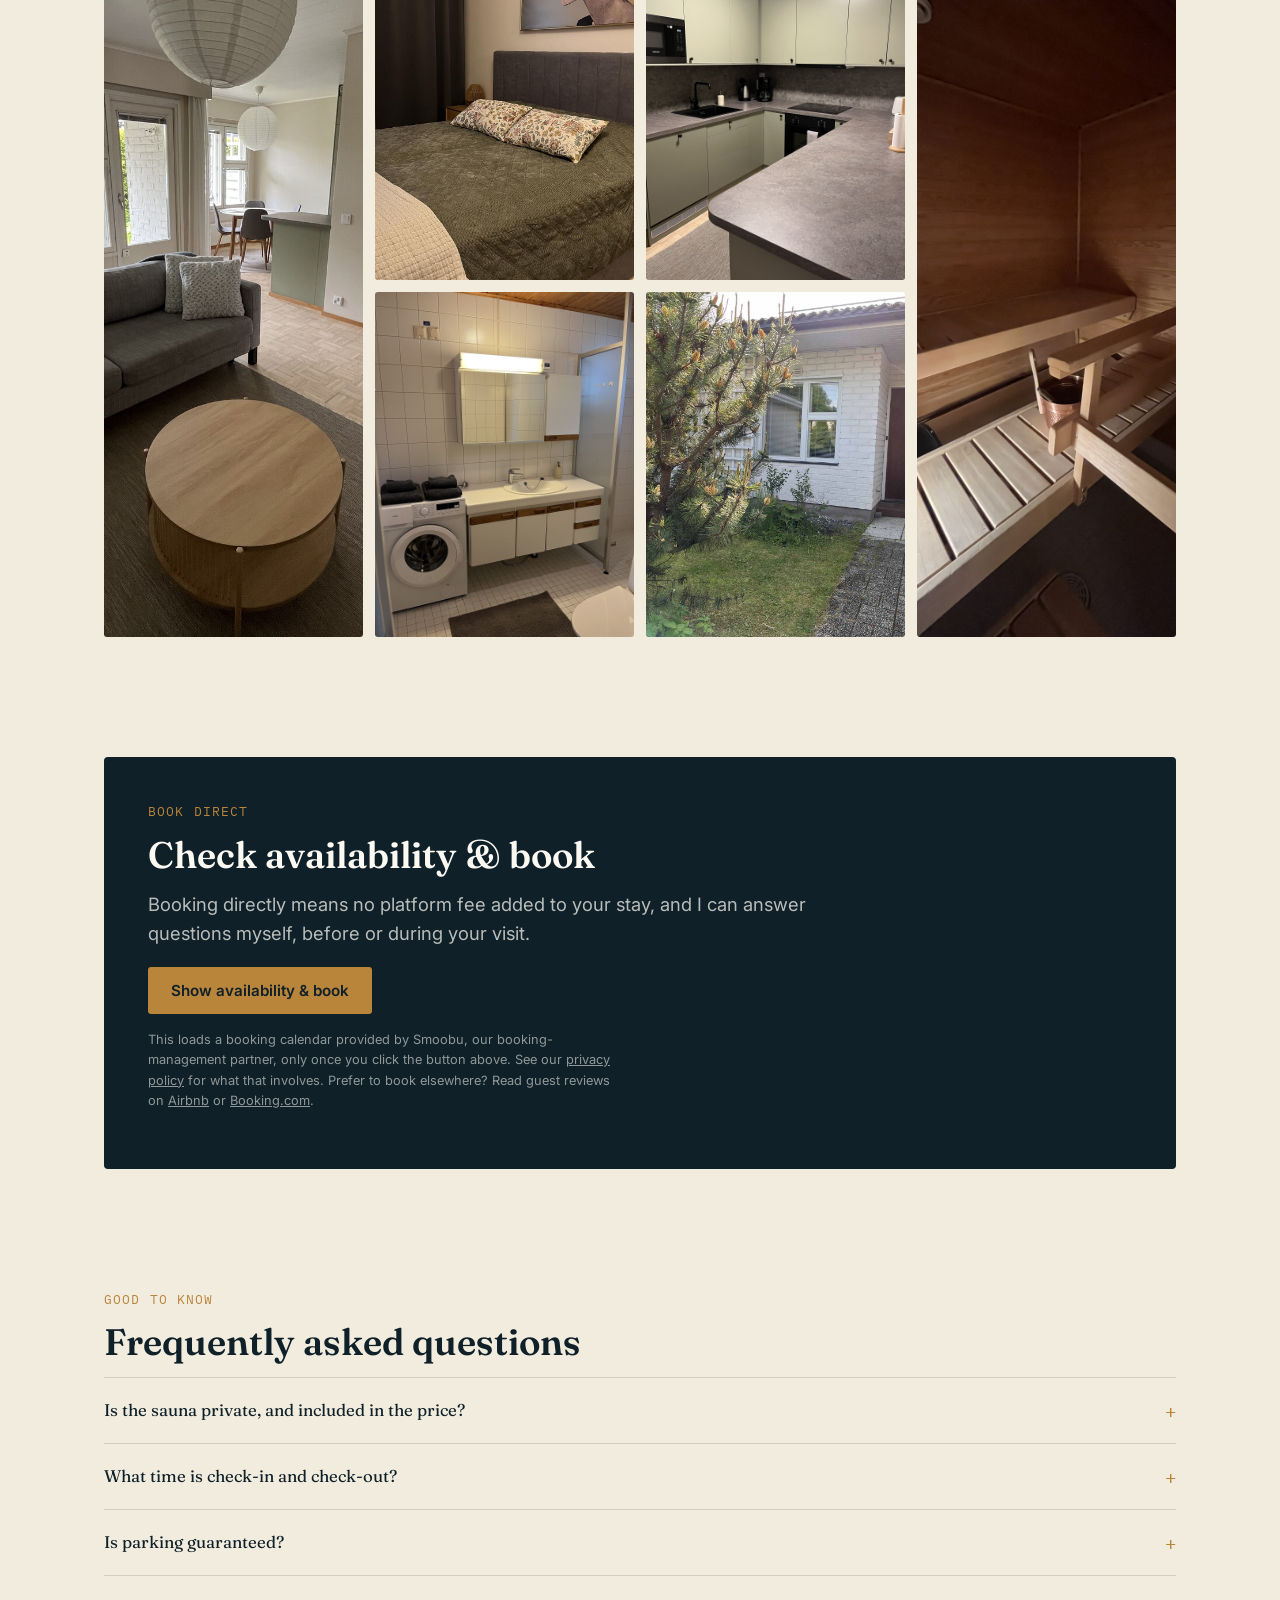
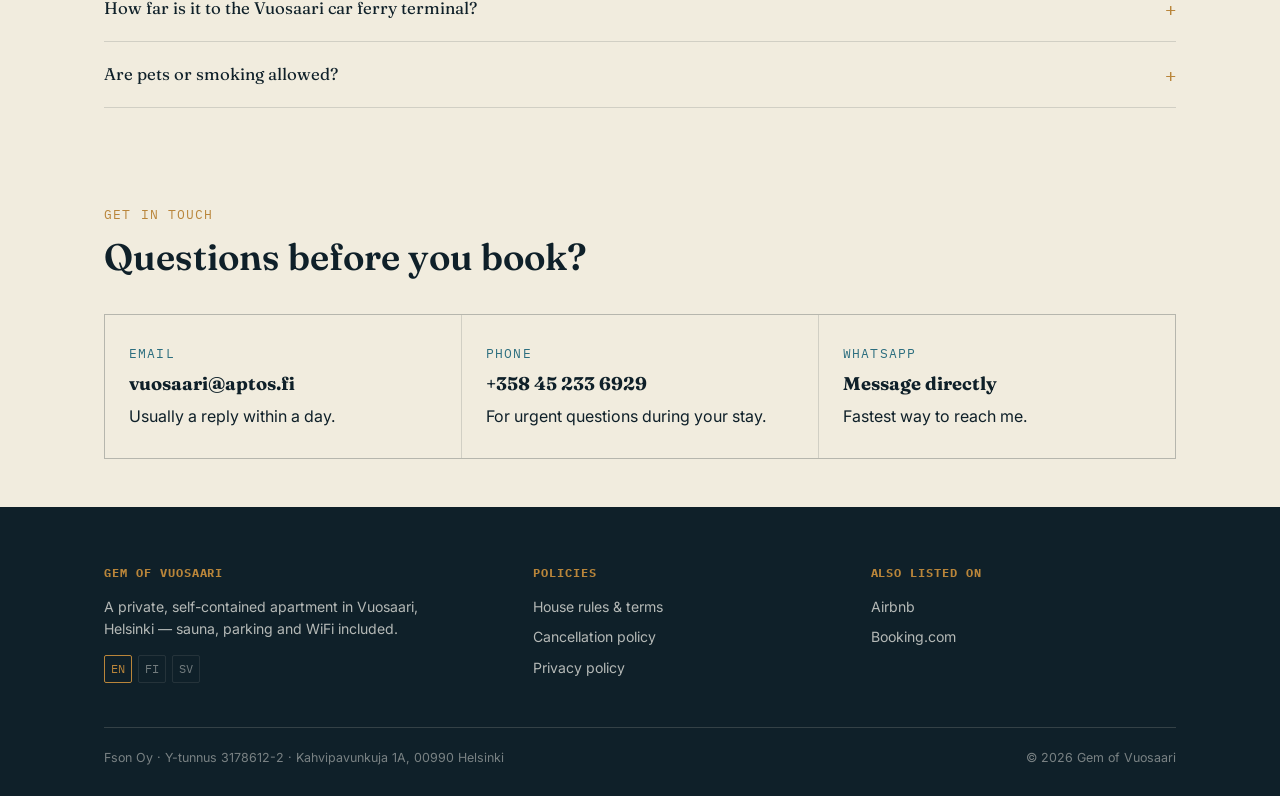
==== commit 2574e150: "Updated headline" ====
--- a/en/index.html
+++ b/en/index.html
@@ -74,7 +74,7 @@
       <div class="hero-grid">
         <div>
           <p class="eyebrow hero-coords">60.20° N · 25.15° E — Vuosaari, Helsinki</p>
-          <h1>A private sauna and a quiet garden, close to the beach.</h1>
+          <h1>A private sauna and a quiet garden, with the city center just a metro ride away.</h1>
           <p class="lede">A full apartment in Vuosaari with free parking and fast WiFi — a walk from Aurinkolahti and Kallahti beaches and the Uutela nature area, with archipelago ferries departing from Vuosaari too, and a 20-minute metro ride to central Helsinki.</p>
           <div class="btn-row">
             <a href="#book" class="btn btn-primary">Check availability &amp; book</a>
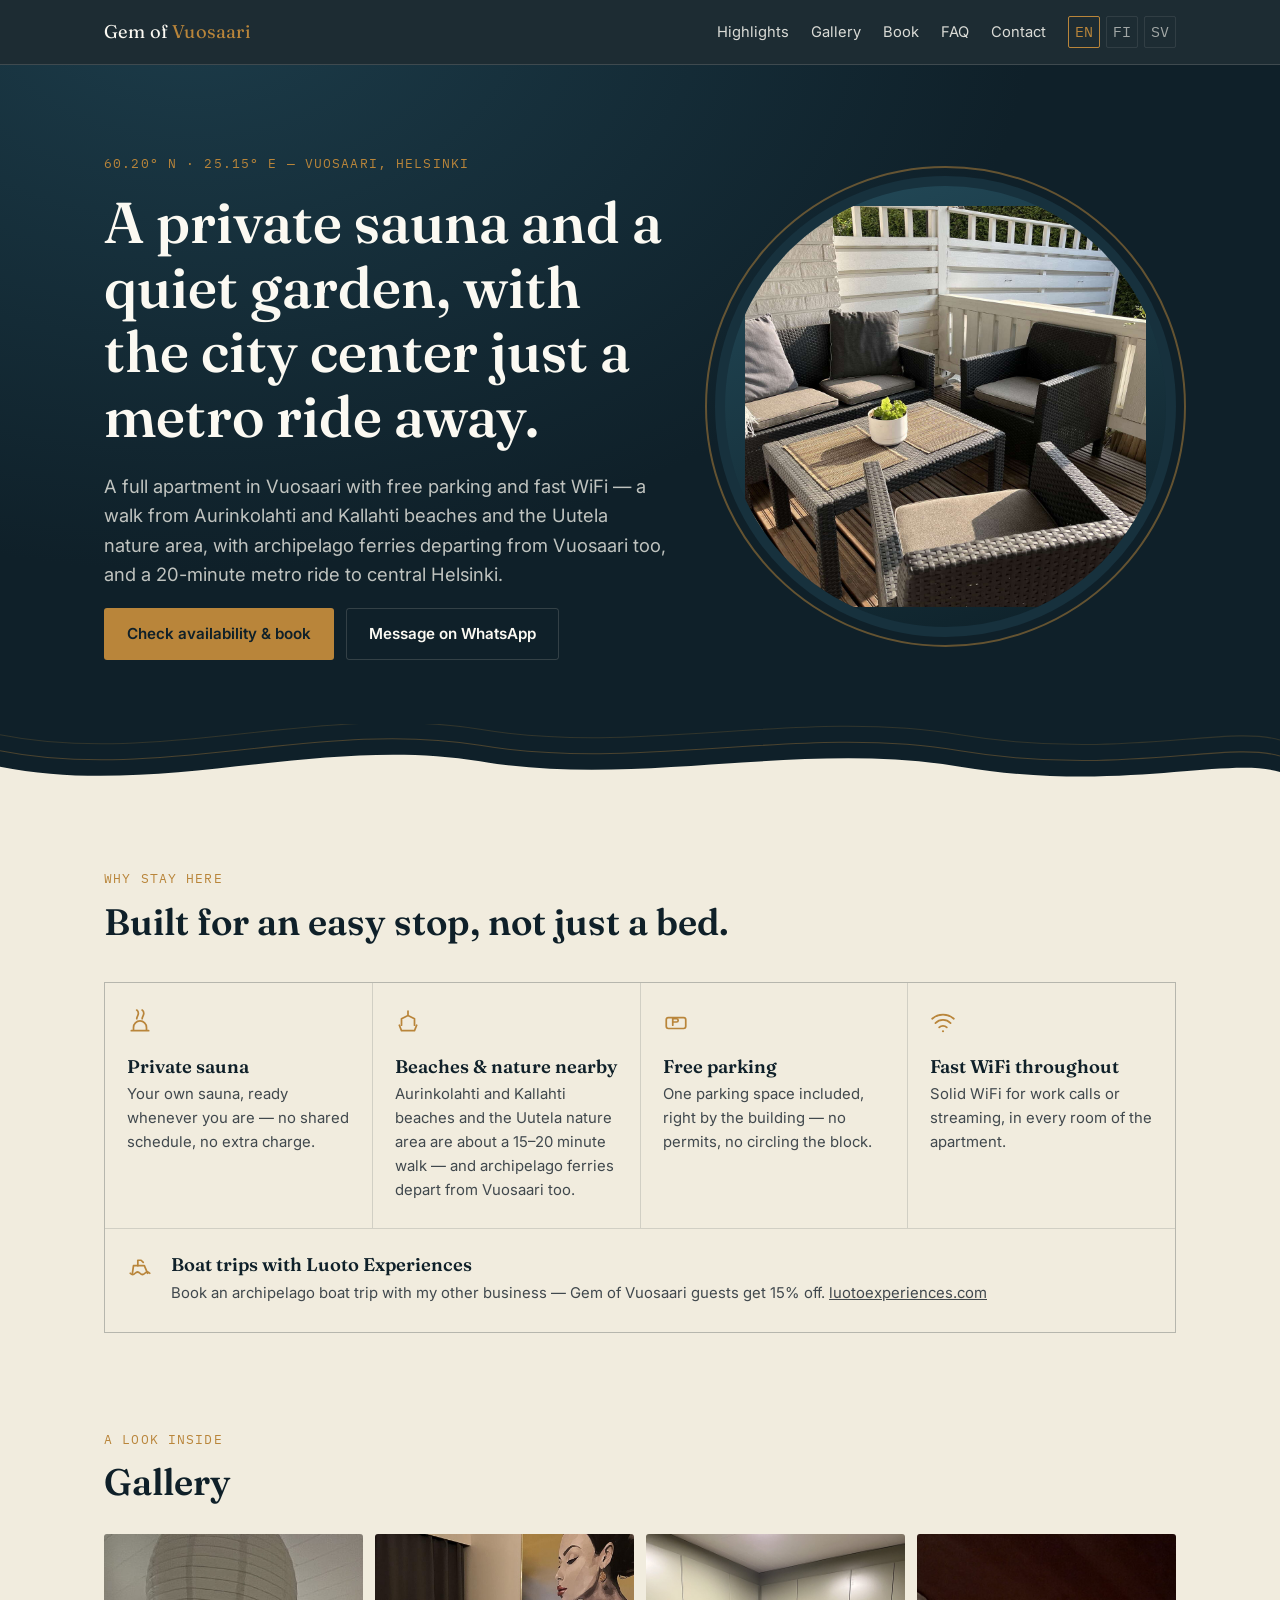
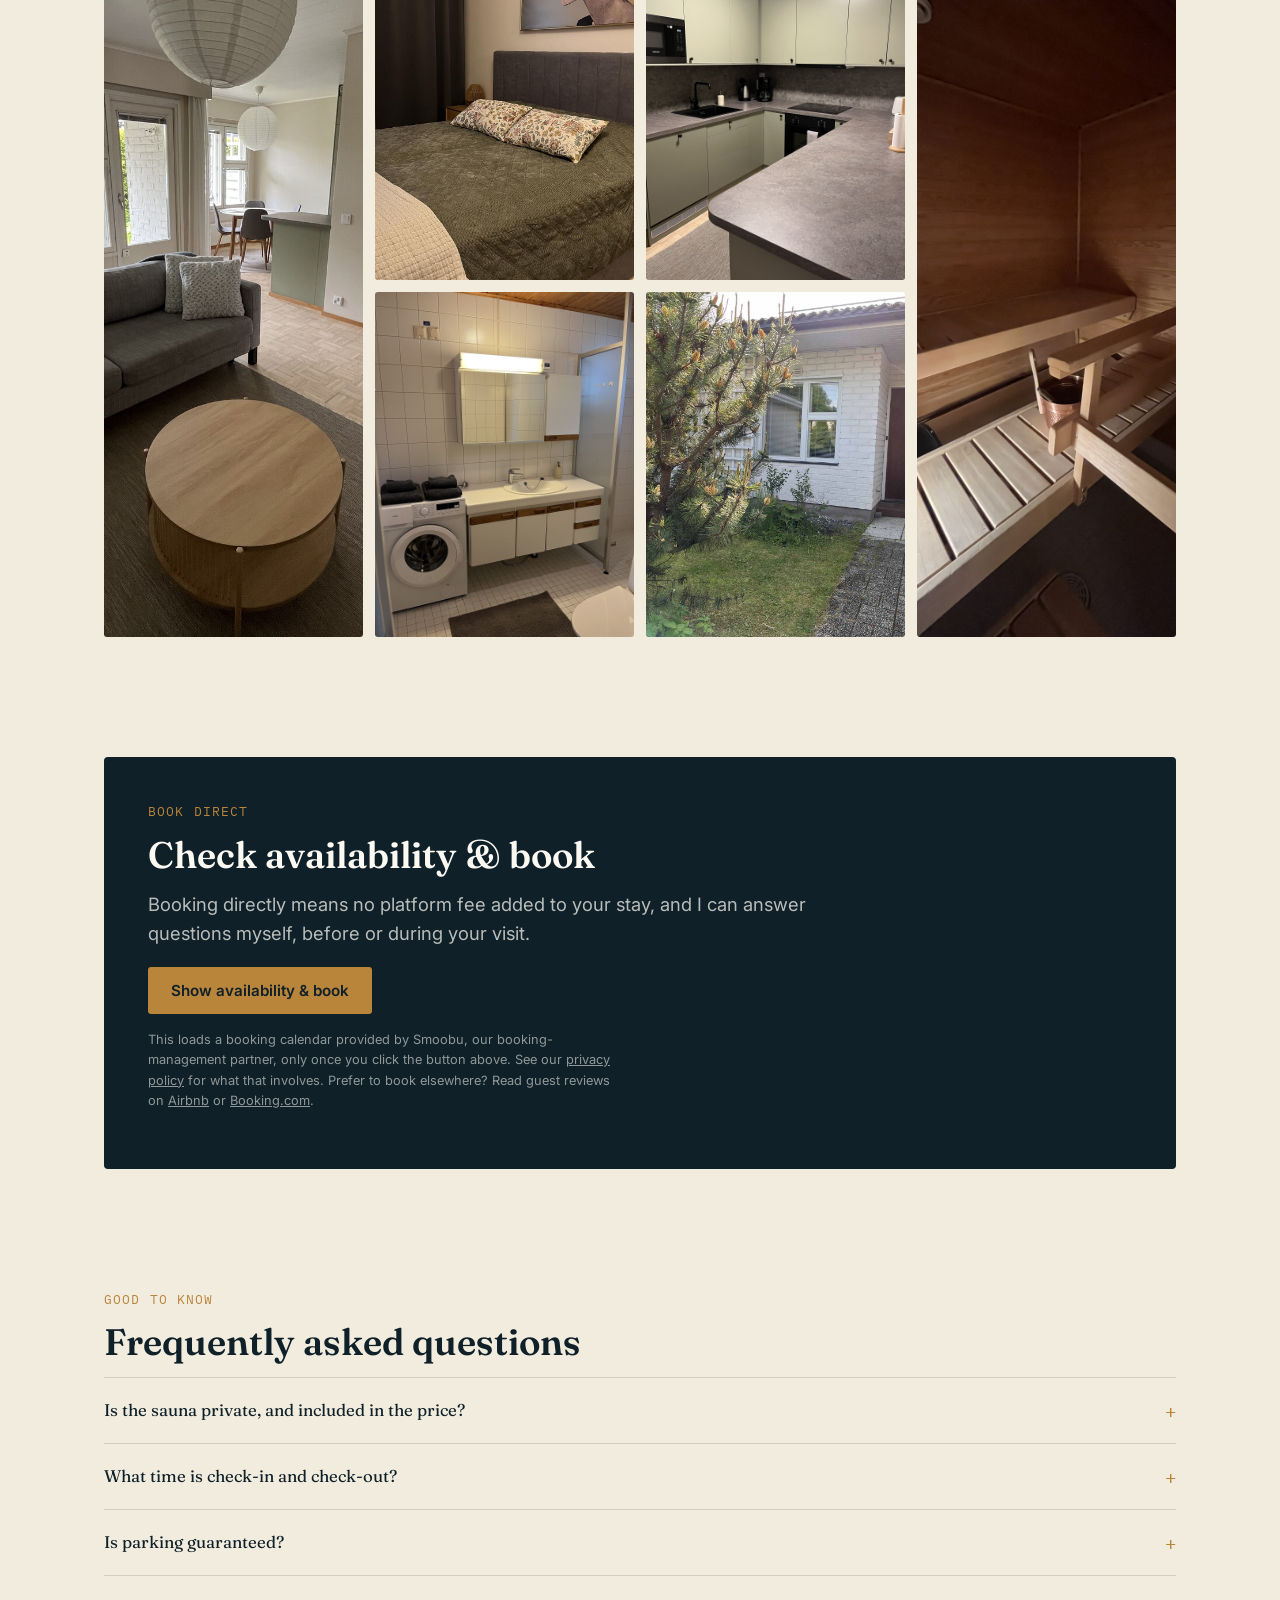
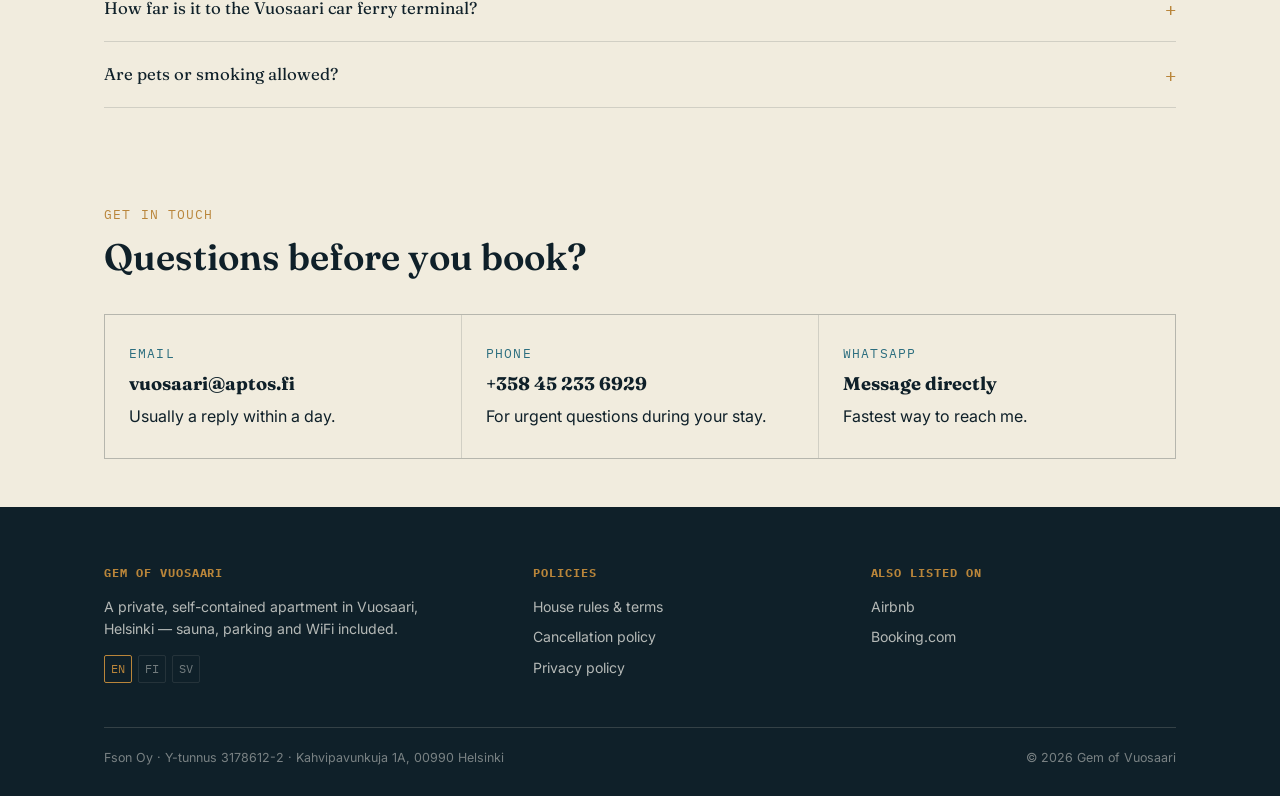
==== commit 681bfcb8: "small changes" ====
--- a/en/index.html
+++ b/en/index.html
@@ -123,7 +123,7 @@
           <div class="icon"><svg width="26" height="26" viewBox="0 0 24 24" fill="none" stroke="currentColor" stroke-width="1.6"><path d="M3 15c1.5 1.5 3 1.5 4.5 0s3-1.5 4.5 0 3 1.5 4.5 0 3-1.5 4.5 0" stroke-linecap="round" stroke-linejoin="round"/><path d="M5 15l1-7h10l3 7" stroke-linecap="round" stroke-linejoin="round"/><path d="M10 8V3h3l2 2" stroke-linecap="round" stroke-linejoin="round"/></svg></div>
           <div>
             <h3>Boat trips with Luoto Experiences</h3>
-            <p>Book an archipelago boat trip with my other business — Gem of Vuosaari guests get 10% off. <a href="https://luotoexperiences.com" target="_blank" rel="noopener" style="color:inherit;text-decoration:underline;">luotoexperiences.com</a></p>
+            <p>Book an archipelago boat trip with my other business — Gem of Vuosaari guests get 15% off. <a href="https://luotoexperiences.com" target="_blank" rel="noopener" style="color:inherit;text-decoration:underline;">luotoexperiences.com</a></p>
           </div>
         </div>
       </div>
